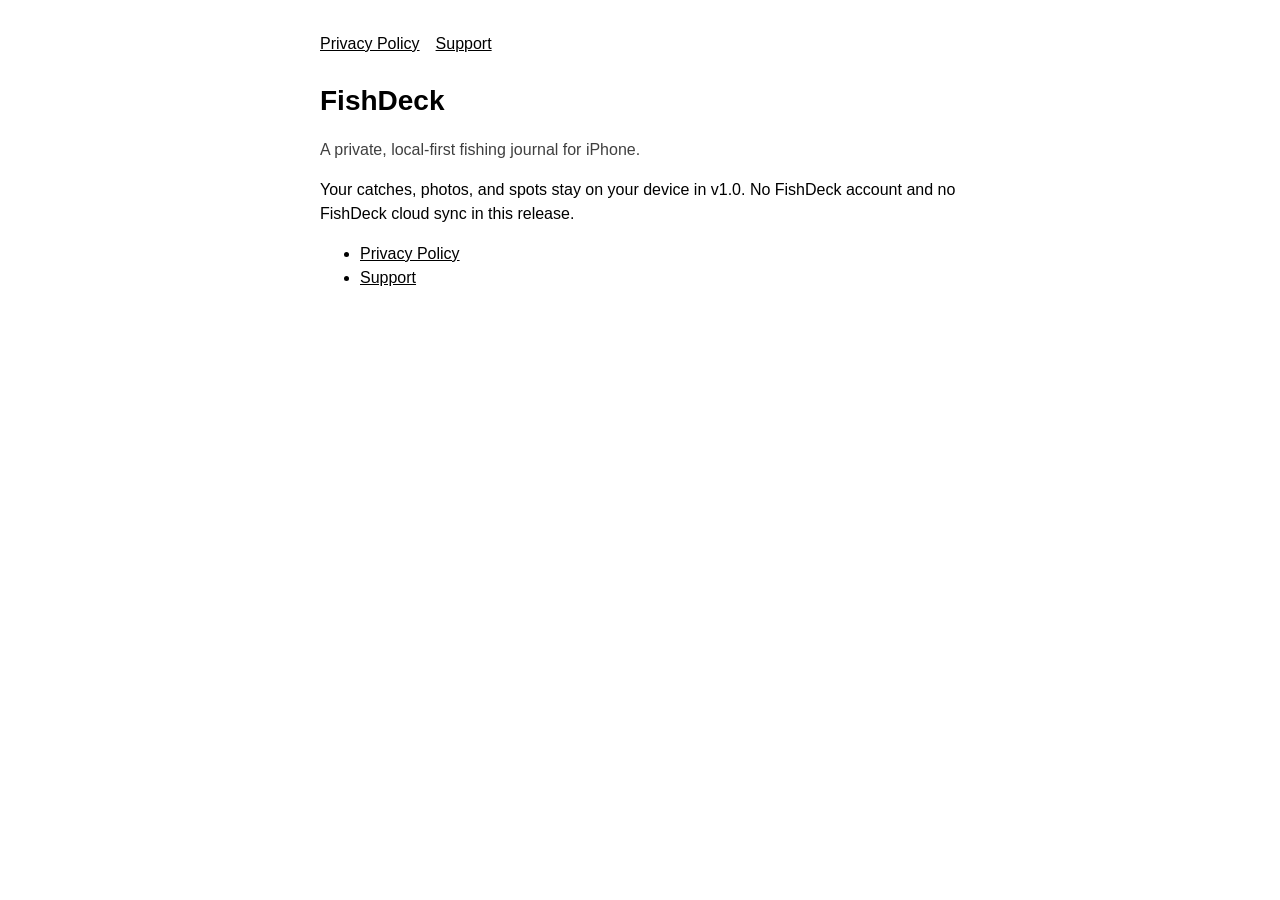
==== docs/index.html @ fc103c80 "Publish FishDeck Privacy Policy and Support pages Static GitHub Pages site under docs/ for App Store" ====
<!DOCTYPE html>
<html lang="en">
<head>
  <meta charset="utf-8" />
  <meta name="viewport" content="width=device-width, initial-scale=1" />
  <title>FishDeck</title>
  <style>
    :root { color-scheme: light dark; }
    body { font-family: -apple-system, BlinkMacSystemFont, "Segoe UI", sans-serif; line-height: 1.5; max-width: 40rem; margin: 2rem auto; padding: 0 1.25rem; }
    a { color: inherit; }
    nav { display: flex; gap: 1rem; margin-bottom: 1.5rem; }
    h1 { font-size: 1.75rem; margin-bottom: 0.25rem; }
    .muted { opacity: 0.75; }
  </style>
</head>
<body>
  <nav>
    <a href="./privacy.html">Privacy Policy</a>
    <a href="./support.html">Support</a>
  </nav>
  <h1>FishDeck</h1>
  <p class="muted">A private, local-first fishing journal for iPhone.</p>
  <p>Your catches, photos, and spots stay on your device in v1.0. No FishDeck account and no FishDeck cloud sync in this release.</p>
  <ul>
    <li><a href="./privacy.html">Privacy Policy</a></li>
    <li><a href="./support.html">Support</a></li>
  </ul>
</body>
</html>
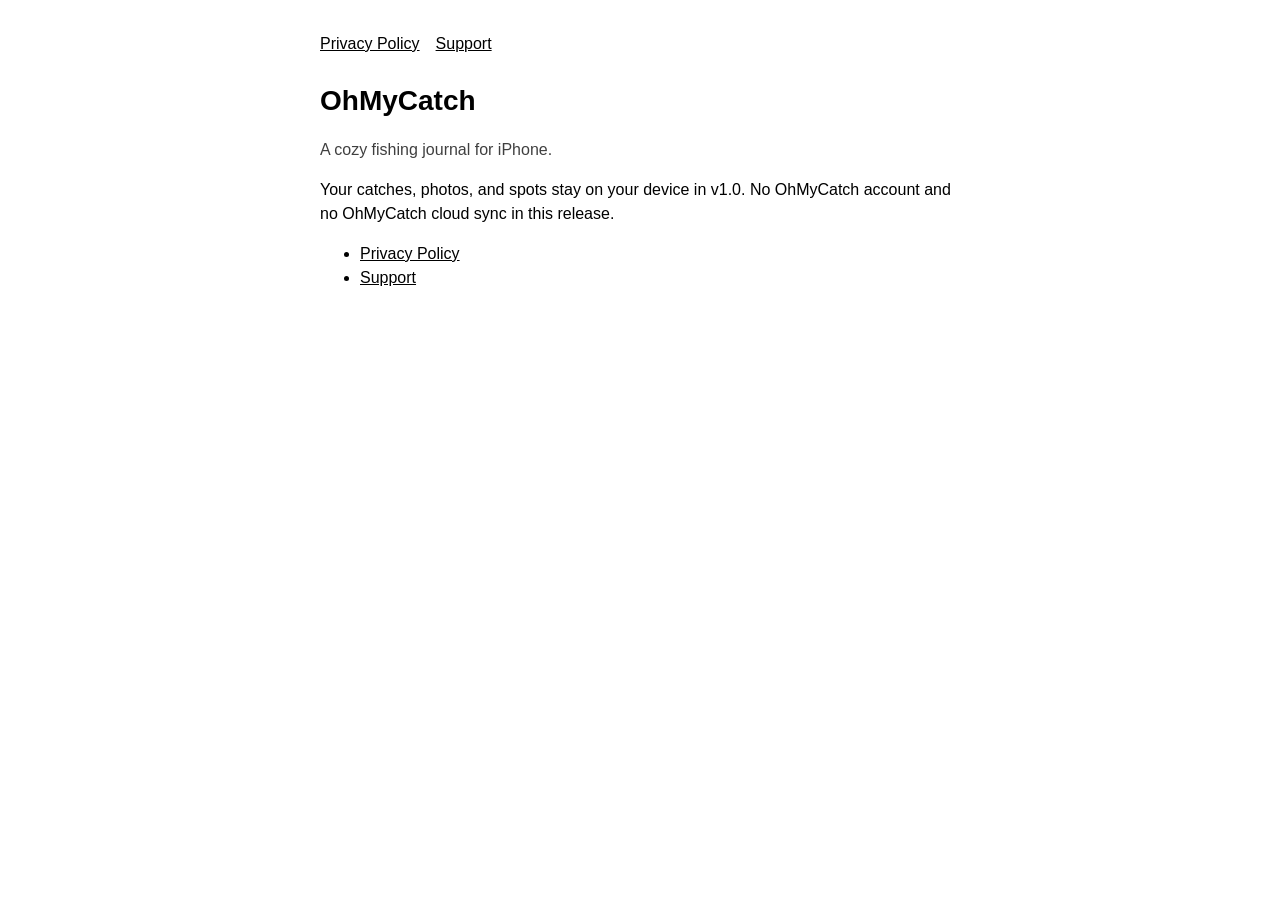
==== commit 8130366d: "docs: rebrand public pages to OhMyCatch Update Privacy, Support, and Home for OhMyCatch and bundle I" ====
--- a/docs/index.html
+++ b/docs/index.html
@@ -3,7 +3,7 @@
 <head>
   <meta charset="utf-8" />
   <meta name="viewport" content="width=device-width, initial-scale=1" />
-  <title>FishDeck</title>
+  <title>OhMyCatch</title>
   <style>
     :root { color-scheme: light dark; }
     body { font-family: -apple-system, BlinkMacSystemFont, "Segoe UI", sans-serif; line-height: 1.5; max-width: 40rem; margin: 2rem auto; padding: 0 1.25rem; }
@@ -18,9 +18,9 @@
     <a href="./privacy.html">Privacy Policy</a>
     <a href="./support.html">Support</a>
   </nav>
-  <h1>FishDeck</h1>
-  <p class="muted">A private, local-first fishing journal for iPhone.</p>
-  <p>Your catches, photos, and spots stay on your device in v1.0. No FishDeck account and no FishDeck cloud sync in this release.</p>
+  <h1>OhMyCatch</h1>
+  <p class="muted">A cozy fishing journal for iPhone.</p>
+  <p>Your catches, photos, and spots stay on your device in v1.0. No OhMyCatch account and no OhMyCatch cloud sync in this release.</p>
   <ul>
     <li><a href="./privacy.html">Privacy Policy</a></li>
     <li><a href="./support.html">Support</a></li>
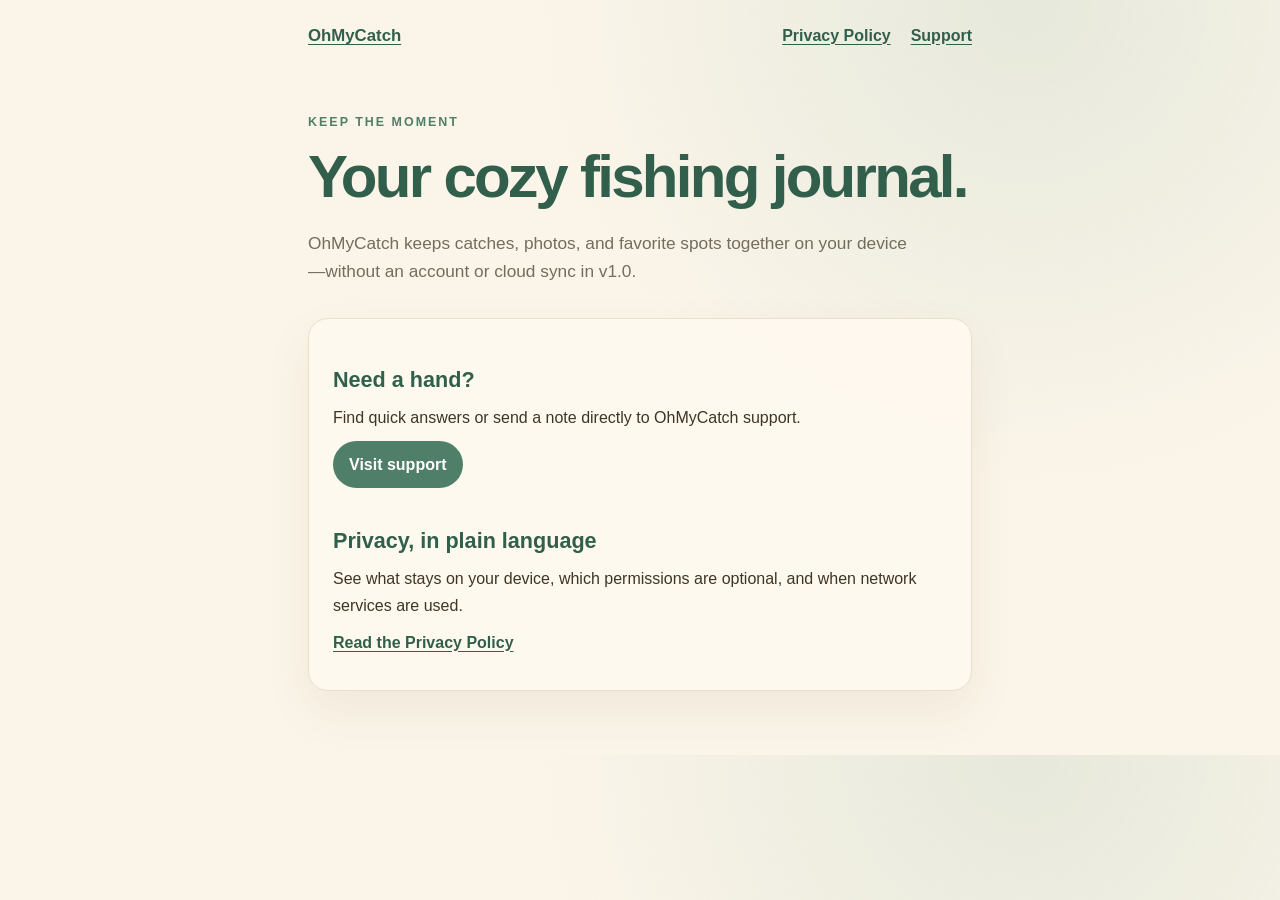
==== commit d1e12e18: "docs: refine support and privacy pages Give public support and privacy pages the same calm visual la" ====
--- a/docs/index.html
+++ b/docs/index.html
@@ -4,26 +4,26 @@
   <meta charset="utf-8" />
   <meta name="viewport" content="width=device-width, initial-scale=1" />
   <title>OhMyCatch</title>
-  <style>
-    :root { color-scheme: light dark; }
-    body { font-family: -apple-system, BlinkMacSystemFont, "Segoe UI", sans-serif; line-height: 1.5; max-width: 40rem; margin: 2rem auto; padding: 0 1.25rem; }
-    a { color: inherit; }
-    nav { display: flex; gap: 1rem; margin-bottom: 1.5rem; }
-    h1 { font-size: 1.75rem; margin-bottom: 0.25rem; }
-    .muted { opacity: 0.75; }
-  </style>
+  <link rel="stylesheet" href="./styles.css" />
 </head>
 <body>
   <nav>
+    <a href="./index.html">OhMyCatch</a>
     <a href="./privacy.html">Privacy Policy</a>
     <a href="./support.html">Support</a>
   </nav>
-  <h1>OhMyCatch</h1>
-  <p class="muted">A cozy fishing journal for iPhone.</p>
-  <p>Your catches, photos, and spots stay on your device in v1.0. No OhMyCatch account and no OhMyCatch cloud sync in this release.</p>
-  <ul>
-    <li><a href="./privacy.html">Privacy Policy</a></li>
-    <li><a href="./support.html">Support</a></li>
-  </ul>
+  <main>
+    <p class="eyebrow">Keep the moment</p>
+    <h1>Your cozy fishing journal.</h1>
+    <p class="intro">OhMyCatch keeps catches, photos, and favorite spots together on your device—without an account or cloud sync in v1.0.</p>
+    <div class="card">
+      <h2>Need a hand?</h2>
+      <p>Find quick answers or send a note directly to OhMyCatch support.</p>
+      <p><a class="button" href="./support.html">Visit support</a></p>
+      <h2>Privacy, in plain language</h2>
+      <p>See what stays on your device, which permissions are optional, and when network services are used.</p>
+      <p><a href="./privacy.html">Read the Privacy Policy</a></p>
+    </div>
+  </main>
 </body>
 </html>
--- a/docs/styles.css
+++ b/docs/styles.css
@@ -0,0 +1,181 @@
+:root {
+  color-scheme: light;
+  --background: #fbf5e9;
+  --surface: #fffaf0;
+  --ink: #3f3525;
+  --muted: #736d5c;
+  --green: #507f69;
+  --green-dark: #315f4c;
+  --line: #e9dfca;
+  --gold: #f7edcf;
+}
+
+* {
+  box-sizing: border-box;
+}
+
+body {
+  background:
+    radial-gradient(circle at 80% 0%, rgb(133 175 158 / 18%), transparent 30rem),
+    var(--background);
+  color: var(--ink);
+  font-family:
+    -apple-system, BlinkMacSystemFont, "Segoe UI", sans-serif;
+  line-height: 1.65;
+  margin: 0;
+}
+
+main,
+nav {
+  margin-inline: auto;
+  max-width: 44rem;
+  padding-inline: 1.25rem;
+}
+
+nav {
+  align-items: center;
+  display: flex;
+  gap: 1.25rem;
+  min-height: 4.5rem;
+}
+
+nav a:first-child {
+  color: var(--green-dark);
+  font-size: 1.05rem;
+  font-weight: 750;
+  margin-right: auto;
+}
+
+a {
+  color: var(--green-dark);
+  font-weight: 650;
+  text-underline-offset: 0.18em;
+}
+
+main {
+  padding-bottom: 4rem;
+  padding-top: 2.5rem;
+}
+
+.eyebrow {
+  color: var(--green);
+  font-size: 0.78rem;
+  font-weight: 750;
+  letter-spacing: 0.16em;
+  margin: 0 0 0.5rem;
+  text-transform: uppercase;
+}
+
+h1,
+h2,
+h3 {
+  line-height: 1.2;
+}
+
+h1 {
+  color: var(--green-dark);
+  font-size: clamp(2.25rem, 8vw, 3.75rem);
+  letter-spacing: -0.045em;
+  margin: 0;
+}
+
+h2 {
+  color: var(--green-dark);
+  font-size: 1.35rem;
+  margin: 2.5rem 0 0.75rem;
+}
+
+h3 {
+  font-size: 1.05rem;
+  margin: 1.5rem 0 0.35rem;
+}
+
+p,
+ul {
+  margin-block: 0.65rem;
+}
+
+.intro {
+  color: var(--muted);
+  font-size: 1.08rem;
+  margin-top: 1rem;
+  max-width: 38rem;
+}
+
+.meta {
+  color: var(--muted);
+  font-size: 0.86rem;
+  margin-top: 1.25rem;
+}
+
+.card {
+  background: rgb(255 250 240 / 88%);
+  border: 1px solid var(--line);
+  border-radius: 1.25rem;
+  box-shadow: 0 1.25rem 3rem rgb(83 65 32 / 7%);
+  margin-top: 2rem;
+  padding: 0.5rem 1.5rem 1.5rem;
+}
+
+.contact {
+  align-items: flex-start;
+  background: var(--gold);
+  border: 1px solid #ead9a7;
+  border-radius: 1rem;
+  display: flex;
+  flex-direction: column;
+  gap: 0.65rem;
+  margin-top: 1rem;
+  padding: 1rem 1.1rem;
+}
+
+.button {
+  background: var(--green);
+  border-radius: 999px;
+  color: white;
+  display: inline-block;
+  padding: 0.65rem 1rem;
+  text-decoration: none;
+}
+
+table {
+  border-collapse: collapse;
+  font-size: 0.94rem;
+  margin: 1rem 0;
+  width: 100%;
+}
+
+th,
+td {
+  border-bottom: 1px solid var(--line);
+  padding: 0.7rem 0.4rem;
+  text-align: left;
+  vertical-align: top;
+}
+
+ul {
+  padding-left: 1.25rem;
+}
+
+@media (max-width: 36rem) {
+  nav {
+    gap: 0.8rem;
+  }
+
+  nav a {
+    font-size: 0.9rem;
+  }
+
+  main {
+    padding-top: 1.5rem;
+  }
+
+  .card {
+    padding-inline: 1.1rem;
+  }
+
+  table {
+    display: block;
+    overflow-x: auto;
+  }
+}
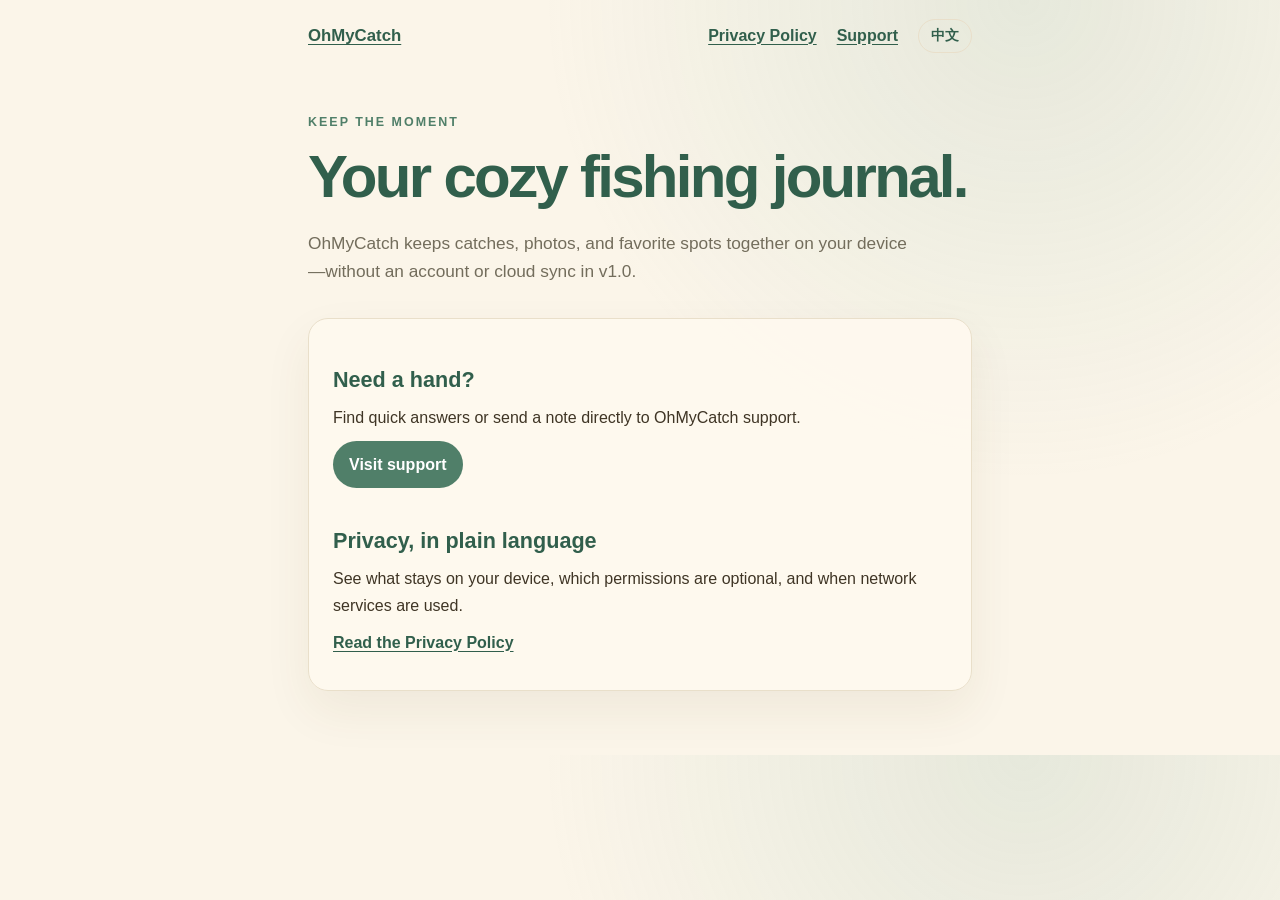
==== commit 93852965: "docs: add bilingual EN/zh pages with language switcher Add a shared i18n.js switcher (localStorage-p" ====
--- a/docs/index.html
+++ b/docs/index.html
@@ -9,21 +9,40 @@
 <body>
   <nav>
     <a href="./index.html">OhMyCatch</a>
-    <a href="./privacy.html">Privacy Policy</a>
-    <a href="./support.html">Support</a>
+    <a href="./privacy.html" data-lang="en">Privacy Policy</a>
+    <a href="./privacy.html" data-lang="zh">隐私政策</a>
+    <a href="./support.html" data-lang="en">Support</a>
+    <a href="./support.html" data-lang="zh">支持</a>
+    <button class="lang-switch" data-lang-switch aria-label="Switch language">中文</button>
   </nav>
   <main>
-    <p class="eyebrow">Keep the moment</p>
-    <h1>Your cozy fishing journal.</h1>
-    <p class="intro">OhMyCatch keeps catches, photos, and favorite spots together on your device—without an account or cloud sync in v1.0.</p>
-    <div class="card">
-      <h2>Need a hand?</h2>
-      <p>Find quick answers or send a note directly to OhMyCatch support.</p>
-      <p><a class="button" href="./support.html">Visit support</a></p>
-      <h2>Privacy, in plain language</h2>
-      <p>See what stays on your device, which permissions are optional, and when network services are used.</p>
-      <p><a href="./privacy.html">Read the Privacy Policy</a></p>
+    <div data-lang="en">
+      <p class="eyebrow">Keep the moment</p>
+      <h1>Your cozy fishing journal.</h1>
+      <p class="intro">OhMyCatch keeps catches, photos, and favorite spots together on your device—without an account or cloud sync in v1.0.</p>
+      <div class="card">
+        <h2>Need a hand?</h2>
+        <p>Find quick answers or send a note directly to OhMyCatch support.</p>
+        <p><a class="button" href="./support.html">Visit support</a></p>
+        <h2>Privacy, in plain language</h2>
+        <p>See what stays on your device, which permissions are optional, and when network services are used.</p>
+        <p><a href="./privacy.html">Read the Privacy Policy</a></p>
+      </div>
+    </div>
+    <div data-lang="zh" hidden>
+      <p class="eyebrow">留住瞬间</p>
+      <h1>你的温馨钓鱼日记。</h1>
+      <p class="intro">OhMyCatch 把你的渔获、照片和常去钓点都保存在设备本地——v1.0 无需账户，也没有云端同步。</p>
+      <div class="card">
+        <h2>需要帮助？</h2>
+        <p>查看常见问题，或直接向 OhMyCatch 支持发送消息。</p>
+        <p><a class="button" href="./support.html">访问支持</a></p>
+        <h2>用通俗的话讲隐私</h2>
+        <p>了解哪些数据保存在你的设备上、哪些权限可选、以及何时会用到网络服务。</p>
+        <p><a href="./privacy.html">阅读隐私政策</a></p>
+      </div>
     </div>
   </main>
+  <script src="./i18n.js"></script>
 </body>
 </html>
--- a/docs/styles.css
+++ b/docs/styles.css
@@ -179,3 +179,24 @@
     overflow-x: auto;
   }
 }
+
+.lang-switch {
+  background: transparent;
+  border: 1px solid var(--line);
+  border-radius: 999px;
+  color: var(--green-dark);
+  cursor: pointer;
+  font: inherit;
+  font-size: 0.85rem;
+  font-weight: 650;
+  padding: 0.3rem 0.75rem;
+}
+
+.lang-switch:hover {
+  background: var(--gold);
+}
+
+[hidden] {
+  display: none !important;
+}
+
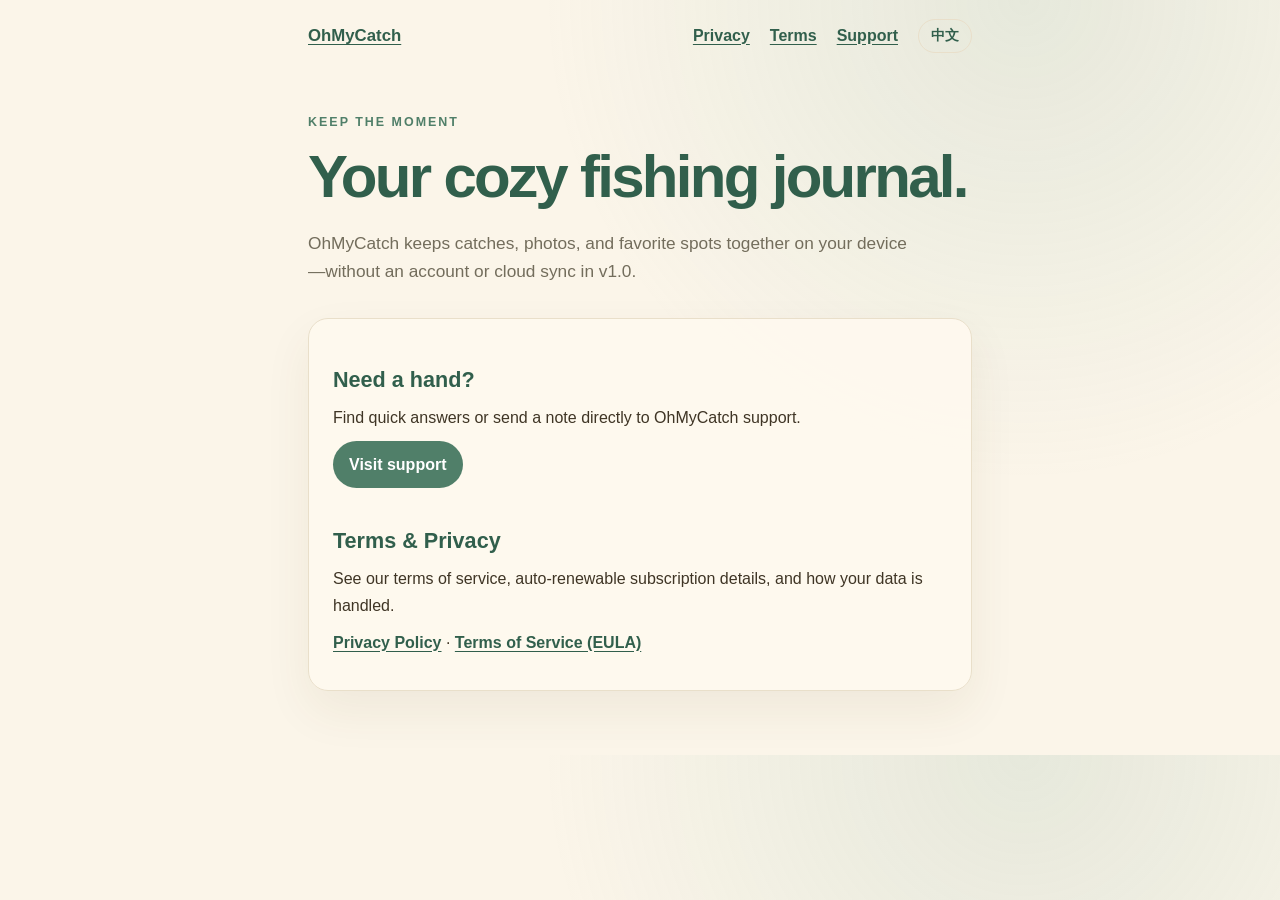
==== commit 60b03b61: "docs: disclose AI fish identification and StoreKit subscriptions, add terms of service" ====
--- a/docs/index.html
+++ b/docs/index.html
@@ -9,8 +9,10 @@
 <body>
   <nav>
     <a href="./index.html">OhMyCatch</a>
-    <a href="./privacy.html" data-lang="en">Privacy Policy</a>
-    <a href="./privacy.html" data-lang="zh">隐私政策</a>
+    <a href="./privacy.html" data-lang="en">Privacy</a>
+    <a href="./privacy.html" data-lang="zh">隐私</a>
+    <a href="./terms.html" data-lang="en">Terms</a>
+    <a href="./terms.html" data-lang="zh">条款</a>
     <a href="./support.html" data-lang="en">Support</a>
     <a href="./support.html" data-lang="zh">支持</a>
     <button class="lang-switch" data-lang-switch aria-label="Switch language">中文</button>
@@ -24,9 +26,9 @@
         <h2>Need a hand?</h2>
         <p>Find quick answers or send a note directly to OhMyCatch support.</p>
         <p><a class="button" href="./support.html">Visit support</a></p>
-        <h2>Privacy, in plain language</h2>
-        <p>See what stays on your device, which permissions are optional, and when network services are used.</p>
-        <p><a href="./privacy.html">Read the Privacy Policy</a></p>
+        <h2>Terms &amp; Privacy</h2>
+        <p>See our terms of service, auto-renewable subscription details, and how your data is handled.</p>
+        <p><a href="./privacy.html">Privacy Policy</a> · <a href="./terms.html">Terms of Service (EULA)</a></p>
       </div>
     </div>
     <div data-lang="zh" hidden>
@@ -37,9 +39,9 @@
         <h2>需要帮助？</h2>
         <p>查看常见问题，或直接向 OhMyCatch 支持发送消息。</p>
         <p><a class="button" href="./support.html">访问支持</a></p>
-        <h2>用通俗的话讲隐私</h2>
-        <p>了解哪些数据保存在你的设备上、哪些权限可选、以及何时会用到网络服务。</p>
-        <p><a href="./privacy.html">阅读隐私政策</a></p>
+        <h2>条款与隐私</h2>
+        <p>查看使用条款、自动续期订阅说明以及数据处理方式。</p>
+        <p><a href="./privacy.html">隐私政策</a> · <a href="./terms.html">使用条款 (EULA)</a></p>
       </div>
     </div>
   </main>
